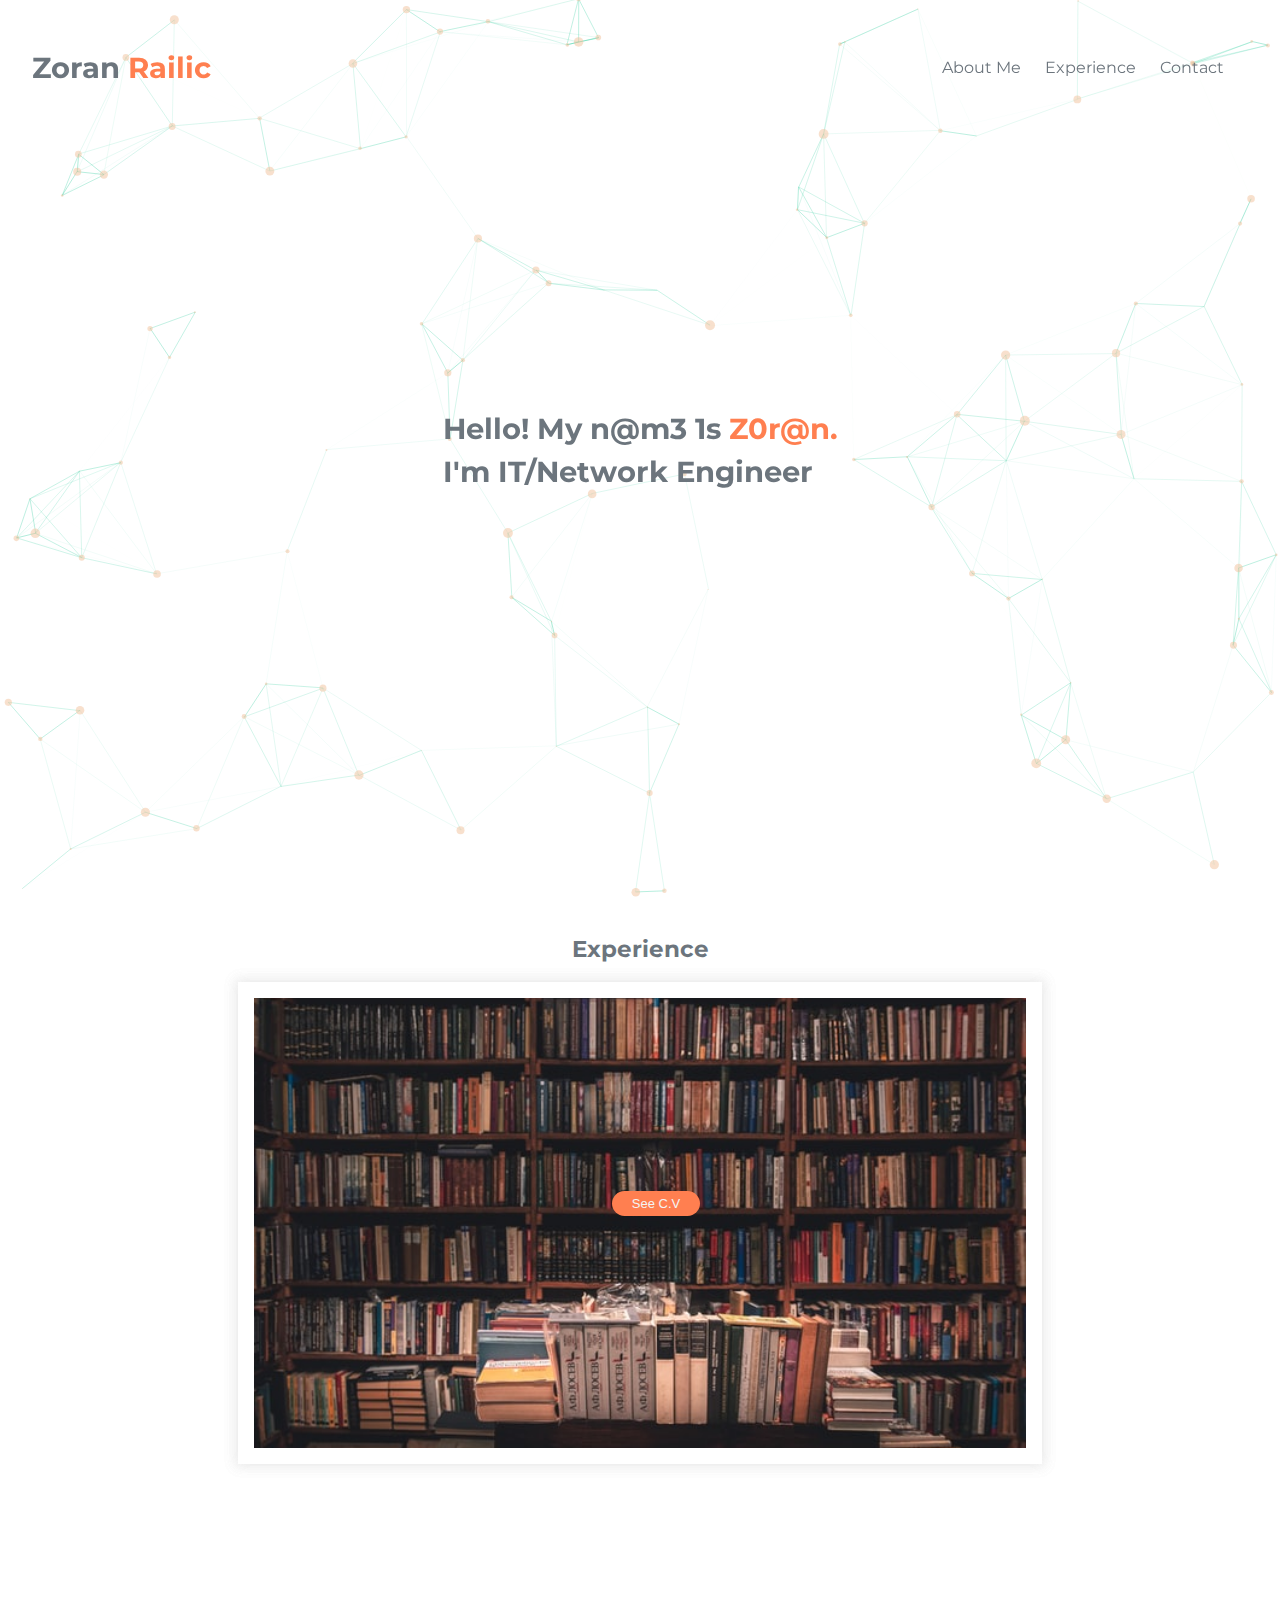
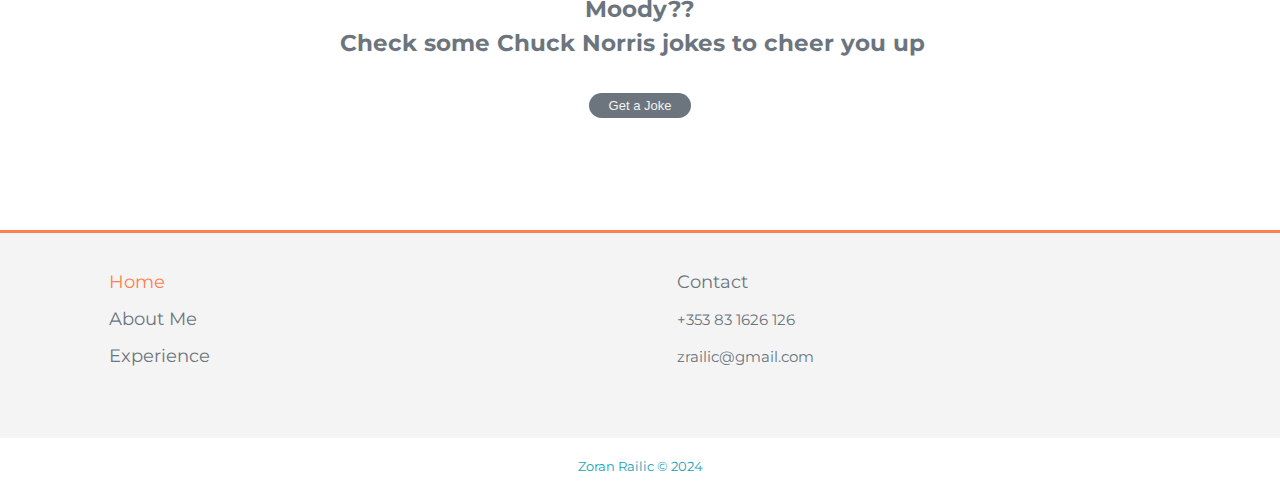
==== index.html @ 03dba91b "initail commit" ====
<!DOCTYPE html>
<html lang="en">
  <head>
    <meta charset="UTF-8" />
    <meta
      name="viewport"
      content="width=device-width, initial-scale=1.0"
    />
    <link
      rel="stylesheet"
      href="https://cdnjs.cloudflare.com/ajax/libs/font-awesome/5.11.2/css/all.min.css"
      integrity="sha256-+N4/V/SbAFiW1MPBCXnfnP9QSN3+Keu+NlB+0ev/YKQ="
      crossorigin="anonymous"
    />
    <link
      href="https://fonts.googleapis.com/css2?family=Montserrat:wght@500&display=swap"
      rel="stylesheet"
    />
    <link
      rel="stylesheet"
      href="./css/style.css"
    />
    <link
      rel="stylesheet"
      href="./css/mobile.css"
    />
    <title>Zoran Railic || Experience</title>
  </head>

  <body class="fade">
    <header>
      <!-- particles.js container -->
      <div id="particles-js">
        <!-- Navbar -->
        <nav id="navbar">
          <div class="logo">
            <h1>
              <a href="index.html">Zoran<span class="active"> Railic</span></a>
            </h1>
            <div>
              <a
                href="#"
                class="toggle-menu dark"
                >&#9776;</a
              >
            </div>
          </div>
          <div class="navbar-links">
            <div class="wrapper scale">
              <div><a class="close-menu">&times;</a></div>
              <div class="links">
                <ul>
                  <li><a href="about.html">About Me</a></li>
                  <li><a href="#portfolio">Experience</a></li>
                  <li>
                    <a
                      href="#contact"
                      class="display-contact"
                      >Contact</a
                    >
                  </li>
                </ul>
              </div>
              <div class="nav-social-media">
                <ul>
                  <li>
                    <a
                      href="http://facebook.com"
                      target="_blank"
                      ><i class="fab fa-facebook"></i
                    ></a>
                  </li>
                  <li>
                    <a
                      href="http://twitter.com"
                      target="_blank"
                      ><i class="fab fa-twitter"></i
                    ></a>
                  </li>
                  <li>
                    <a
                      href="http://youtube.com"
                      target="_blank"
                      ><i class="fab fa-youtube"></i
                    ></a>
                  </li>
                </ul>
              </div>
            </div>
          </div>
        </nav>
        <div id="show-case">
            <div>
          <h1>
            Hello! My n@m3 1s <span class="active">Z0r@n.</span><br />I'm IT/Network Engineer
          </h1>
        </div>
        </div>

      </div>
    </header>
    <section id="main" class="container">
        <a id="portfolio">
          <h3>Experience</h3>
        </a>
        <div>
          <article class="grid-item">
            <div
              class="img"
              style="
                background-image: url(./img/index-main/stanislav-kondratiev-6pO3QFkk7hQ-unsplash.png);
              "
            ></div>
            <div class="text-icon">
              <div class="logo-icon"><i class="fas fa-book-open"></i></div>
              <div class="text-img">
                <div>
                  <button type="button" id="btn-cv" class="btn btn-primary mb-2">
                    See C.V
                  </button>
                </div>
                <p>C.V</p>
              </div>
            </div>
          </article>
        </div>
      </section>
    <section id="jokes-section">
      <div class="container">
        <h3>
          Moody??<br />Check some Chuck Norris jokes to cheer you up<i
            class="far fa-laugh-wink"
          ></i>
        </h3>
        <button class="get-jokes btn btn-dark">Get a Joke</button>
        <div class="jokes"></div>
      </div>
    </section>

    <div id="scroll-up-btn">
      <a href="#"><i class="fas fa-chevron-up"></i></a>
    </div>

    <section id="contact">
      <div class="contact-container fade">
        <h3 class="active py1">Contact</h3>
        <div class="contact-close-menu">
          <a><i class="fas fa-times"></i></a>
        </div>
        <form>
          <div class="form-div">
            <input
              type="text"
              class="firstName"
              id="firstName"
              placeholder="Name"
            />
          </div>
          <div class="form-div">
            <input
              type="email"
              name="email"
              id="email"
              placeholder="email"
            />
          </div>
          <div class="form-div">
            <textarea
              type="massage"
              id="message"
              placeholder="Enter Message"
            ></textarea>
          </div>
          <button
            type="submit"
            class="btn btn-primary"
          >
            Submit
          </button>
          <p>
            <a href="tel:+353831626126"
              ><small>Call me: +353 83 1626 126</small></a
            >
          </p>
        </form>
      </div>
    </section>

    <footer id="footer">
      <div class="container">
        <div class="wrapper">
          <div class="links">
            <ul>
              <li>
                <a
                  href="index.html"
                  class="active"
                  >Home</a
                >
              </li>
              <li><a href="About.html">About Me</a></li>
              <li><a href="#Experience">Experience</a></li>
            </ul>
          </div>
          <div class="links">
            <ul>
              <li>Contact</li>
              <li>
                <a href="tel:+353831626126"><small>+353 83 1626 126</small></a>
              </li>
              <li>
                <a
                  href="mailto:zrailic@gmail.com"
                  target="_top"
                  ><small>zrailic@gmail.com</small></a
                >
              </li>
            </ul>
          </div>
        </div>
        <div class="social-media">
          <ul>
            <li>
              <a
                href="http://facebook.com"
                target="_blank"
                ><i class="fab fa-facebook"></i
              ></a>
            </li>
            <li>
              <a
                href="http://twitter.com"
                target="_blank"
                ><i class="fab fa-twitter"></i
              ></a>
            </li>
            <li>
              <a
                href="http://youtube.com"
                target="_blank"
                ><i class="fab fa-youtube"></i
              ></a>
            </li>
          </ul>
        </div>
      </div>
    </footer>
    <div class="bottom">
      <p><small>Zoran Railic &copy; 2024</small></p>
    </div>
    <!-- Script for overlay -->
    <script src="./js/overlay.js"></script>

    <!-- Jquery -->
    <script src="https://ajax.googleapis.com/ajax/libs/jquery/3.3.1/jquery.min.js"></script>
    <!-- Script for scroll -->
    <script src="./js/scroll.js"></script>

    <!-- scripts for particals-->
    <script src="./js/particles/particles.min.js"></script>
    <script src="./js/particles/app.js"></script>

    <!-- script for main grid -->
    <script
      text=""
      src="./js/main.js"
    ></script>

        <!-- script to open pdf -->
        <script
        text=""
        src="./js/openPDF.js"
      ></script>
    <!-- Script for jokes -->
    <script src="./js/jokes.js"></script>
    <!-- bootstrap -->
    <script
      src="https://cdn.jsdelivr.net/npm/bootstrap@5.0.2/dist/js/bootstrap.bundle.min.js"
      integrity="sha384-MrcW6ZMFYlzcLA8Nl+NtUVF0sA7MsXsP1UyJoMp4YLEuNSfAP+JcXn/tWtIaxVXM"
      crossorigin="anonymous"
    ></script>
  </body>
</html>
---- css/style.css ----
:root {
    /* Colors */
    --blue: #007bff;
    --steelblue: #4682b4;
    --indigo: #6610f2;
    --purple: #6f42c1;
    --pink: #e83e8c;
    --red: #dc3545;
    --orange: #fd7e14;
    --yellow: #ffc107;
    --green: #28a745;
    --teal: #20c997;
    --cyan: #17a2b8;
    --white: #fff;
    --gray: #e0e0e0;
    --gray-dark: #343a40;
    --primary: #ff7f50;
    --secondary: #6c757d;
    --success: #28a745;
    --info: #17a2b8;
    --warning: #ffc107;
    --danger: #dc3545;
    --light: #f4f4f4;
    --dark: #343a40;
    --white-opacity: rgba(255, 255, 255, 0.7);


    /* Width */
    --max-width: 1200px;

    /* Font calc*/
    --base-size: 1rem;
    --type-scale: 1.125;
    --h5: calc(var(--base-size) * var(--type-scale));
    --h4: calc(var(--h5) * var(--type-scale));
    --h3: calc(var(--h4) * var(--type-scale));
    --h2: calc(var(--h3) * var(--type-scale));
    --h1: calc(var(--h2) * var(--type-scale));
}

/* Reset */
* {
    margin: 0;
    padding: 0;
    box-sizing: border-box;
}

body {
    font-family: 'Montserrat', sans-serif;
    color: var(--secondary);
    overflow-x: hidden;
    line-height: 1.5;

}

/* Font sizes */
.small,
.text-small {
    font-size: var(--base-size) / var(--type-scale);
}

p {
    font-size: var(--base-size);
}

h1 {
    font-size: var(--h1);
}

h2 {
    font-size: var(--h2);
}

h3 {
    font-size: var(--h3);
}

h4 {
    font-size: var(--h4);
}

h5 {
    font-size: var(--h5);
}

/* Padding */
.p1 {
    padding: 1rem;
}

.p2 {
    padding: 2rem;
}

.py1 {
    padding: 1rem 0;
}

.mb-2 {
    margin-bottom: 1rem;
}

.mb-1 {
    margin-bottom: 5rem;
}
.me-3{
    margin-right: 2rem;
}

.min-width-table {
    min-width: 100%;
}
/* Reset styles on <li> and <a> tags */
ul {
    list-style: none;
}

a {
    text-decoration: none;
    color: inherit;
}

a:hover {
    opacity: 0.8;
}

/* Button style and hover */
.btn {
    border: none;
    font-size: small;
    padding: 5px 20px;
    border-radius: 20px;
    outline: none;
    cursor: pointer;
}

.btn-large {
    width: 100%;
}

.btn:hover {
    opacity: 0.8;
}

.btn-primary {
    background-color: var(--primary);
    color: var(--light);
}

.btn-dark {
    background: var(--secondary);
    color: var(--light);
}

.btn-light {
    background: var(--light);
    color: var(--dark);
}

.color-primary {
    color: var(--primary);
}

i {
    color: var(--secondary);
}

.active {
    color: var(--primary);
}

.dark {
    color: var(--dark);
}

.center {
    text-align: center;
}

.text-start {
    text-align: start;
}

.container {
    max-width: 900px;
    padding: 2rem;
    margin: auto;
}

.card {
    padding: 2rem;
    max-width: 100%;
    height: auto;
    /* border-radius: 10px; */
    background: var(--white-opacity);
    box-shadow: 0 0 12px 3px rgba(150, 150, 150, 0.1), 0 0 12px 3px rgba(150, 150, 150, 0.1);
}

/* Fading animation */
.fade {
    -webkit-animation-name: fade;
    -webkit-animation-duration: 2.5s;
    animation-name: fade;
    animation-duration: 2.5s;
}

@-webkit-keyframes fade {
    from {
        opacity: 0
    }

    to {
        opacity: 1
    }
}

@keyframes fade {
    from {
        opacity: 0
    }

    to {
        opacity: 1
    }
}



/* ---- particles.js container ---- */
#particles-js {
    position: relative;
    width: 100vw;
    height: 100vh;
    background-color: var(--white);
    background-image: url('');
    background-size: cover;
    background-position: 50% 50%;
    background-repeat: no-repeat;
    z-index: 1;
}

/* Navbar */
#navbar {
    position: absolute;
    top: 0;
    left: 0;
    width: 100vw;
    height: 15vh;
    padding: 0 2rem;
    display: flex;
    justify-content: space-between;
    align-items: center;
    text-align: center;
    flex-direction: row;
    background: transparent;
    z-index: 2;
}

#navbar .links ul {
    display: flex;
    justify-content: space-between;
    align-items: center;
    text-align: center;
    flex-direction: row;
}

#navbar .links ul li {
    margin-right: 1.5rem;
}

#navbar .links ul li:hover {
    color: var(--primary);
    transition: color 0.3s ease;
}

#navbar .nav-social-media {
    display: none;
}

#navbar .toggle-menu {
    display: none;
}

#navbar .close-menu {
    display: none;
}

#show-case {
    position: absolute;
    top: 0;
    height: 100%;
    width: 100%;
    display: flex;
    justify-content: center;
    align-items: center;
    /* text-align: center; */
    padding: .5rem;
}

/* Contact form */
#contact {
    position: fixed;
    top: 0;
    left: 0;
    height: 100vh;
    width: 100vw;
    background-color: var(--white);
    display: none;
    justify-content: center;
    align-items: center;
    z-index: 10;
}

#contact .contact-container {
    position: absolute;
    width: 40%;
    height: 60%;
    background-color: var(--light);
    padding: 2rem;
    /* border-radius: 10px; */
}


#contact .contact-close-menu {
    position: absolute;
    top: 25px;
    right: 25px;
    font-size: var(--h2);
    cursor: pointer;
}

#contact input,
#contact textarea {
    width: 40%;
    outline: none;
    background-color: var(--white);
    /* border-radius: 5px; */
    border: none;
    padding: .2rem;
    margin-top: .3rem;
}

#contact textarea {
    width: 60%;

}

#contact .btn {
    margin: .3rem 0 1rem 0;

}

/* Display grid all items in this section  */

#main h3 {
    text-align: center;
}


#main .grid {
    max-width: 1100px;
    margin: auto;
    display: grid;
    grid-template-columns: 1fr 1fr;
    grid-gap: 1rem;
    overflow-x: hidden;
}


#main .grid-item {
    position: relative;
    margin: 1rem;
    padding: 1rem;
    box-shadow: 0 0 12px 3px rgba(150, 150, 150, 0.1), 0 0 12px 3px rgba(150, 150, 150, 0.1);

}

#main .img {
    /* position: absolute; */
    height: 50vh;
    width: auto;
    /* border-radius: 10px; */
    background-size: cover;
    background-repeat: no-repeat;
    background-position: center;
}

/* #main .img-cv {
    display: flex;
    justify-content: center;
    align-items: center;
} */

/* Take 100% of parent element and position it in the center */
#main .text-icon {
    position: absolute;
    top: 0;
    height: 100%;
    width: 100%;
    margin: auto;
    padding: 3rem;
    display: flex;
    justify-content: center;
    align-items: center;
    text-align: center;
    flex-direction: column;
}

#main .logo-icon i {
    color: var(--light);
    font-size: 2rem;
}
#main .grid .btn {
    position: relative;
    bottom: 2rem;
    width: 200px;
    top: 90%;
}

#main .text-img {
    transition: all 1s ease;
    color: transparent;
}

#main .img-dark {
    transition: all .5s ease;
    filter: brightness(20%);
}

#main .visible {
    color: var(--primary);

}

/* Jokes Section */
#jokes-section {
    margin: 3rem;
}

#jokes-section .container {
    position: relative;
    max-width: 1100px;
    margin: auto;
    text-align: center;
}

#jokes-section .fa-laugh-wink {
    padding-left: 1rem;
    color: var(--primary);
}

#jokes-section .get-jokes {
    margin: 2rem;
}

#jokes-section .joke {
    margin-top: 1rem;
    padding: 1rem;
    box-shadow: 0 0 12px 3px rgba(150, 150, 150, 0.1), 0 0 12px 3px rgba(150, 150, 150, 0.1);
    border-radius: 5px;
}

/* Scroll up btn */
#scroll-up-btn {
    display: none;
    text-align: center;
    justify-content: center;
    align-items: center;
    position: fixed;
    bottom: 50px;
    right: 25px;
    height: 40px;
    width: 40px;
    border-radius: 50%;
    background-color: var(--primary);
    color: var(--gray);
    z-index: 99;
}

#scroll-up-btn:hover {
    opacity: 0.7;
}

/* Footer */
#footer {
    background-color: var(--light);
    color: var(--secondary);
    border-top: 3.5px solid var(--primary);
    padding-bottom: .5rem;
}

#footer .container {
    max-width: 1200px;
    margin: auto;

}

#footer .wrapper {
    display: grid;
    grid-template-columns: 1fr 1fr;
    /* padding: .5rem; */
}



#footer .links ul li {
    padding: .3rem;
    font-size: var(--h5);
    margin-left: 2rem;

}

#footer .links ul li:hover,
#footer .social-media ul li:hover {
    opacity: 0.85;
    transition: opacity 0.5s ease;
}

#footer .social-media ul {
    text-align: center;
    display: flex;
    justify-content: center;
    align-items: flex-end;
    text-align: center;
    flex-direction: row;

}


#footer .social-media i {
    padding-right: 1rem;
}

#footer .social-media ul li:hover i {
    -webkit-transform: scale(1.5);
    transform: scale(1.5);
    -webkit-transition: all ease 0.3s;
    transition: all ease-out .2s;
}

#footer .social-media ul li:hover .fa-facebook {
    color: var(--steelblue);
}

#footer .social-media ul li:hover .fa-twitter {
    color: var(--blue);
}

#footer .social-media ul li:hover .fa-youtube {
    color: var(--red);
}

#footer .fas {
    color: var(--primary);
    margin-right: .5rem;
}

.bottom {
    position: relative;
    margin: auto;
    text-align: center;
    padding: 1rem;
    background-color: var(--white);
    color: var(--cyan);

}


/* About page */

#show-case-about {
    position: absolute;
    top: 0;
    height: 100%;
    width: 100%;
    display: flex;
    justify-content: space-evenly;
    align-items: center;
    text-align: center;
    padding: .5rem;
    overflow: hidden;
}

#show-case-about .wrapper {
    display: grid;
    grid-template-columns: 1fr 2fr;
    margin: .5rem;
    justify-content: space-evenly;
    align-items: center;
    text-align: center;
}

.img-about {
    background: url('../img/profile/sketch.jpg') no-repeat center center/cover;
    height: 200px;
    width: 200px;
    border-radius: 50%;
    box-shadow: 0 0 12px 3px rgba(150, 150, 150, 0.2), 0 0 12px 3px rgba(150, 150, 150, 0.2);
    transform: translateX(-1000px);
    transition: transform 1s ease-in;
}

.img-about:hover {
    background: url('../img/profile/original.jpg') no-repeat center center/cover;
}


.text-about {
    transform: translateX(1000px);
}

.about-translateX {
    transform: translateX(0px);
    transition: transform 1s ease-out;
}


/* The Modal (background) */
.modal {
    display: none;
    position: fixed;
    z-index: 1;
    padding-top: 100px;
    left: 0;
    top: 0;
    width: 100%;
    height: 100%;
    overflow: auto;
    background-color: var(--gray);
}

/* Modal Content (image) */
.modal-content {
    margin: auto;
    display: block;
    width: 80%;
    max-width: 700px;
}

.grid-table {
    max-width: 900px;
    margin: auto;
    display: grid;
    grid-template-columns: 2fr 1fr;
    overflow-x: hidden;
}


/* Caption of Modal Image */
#caption {
    margin: auto;
    display: block;
    width: 80%;
    max-width: 700px;
    text-align: center;
    color: var(--primary);
    padding: 10px 0;
}

/* Add Animation */
.modal-content, #caption {  
    animation-name: zoom;
    animation-duration: 0.6s;
}

@keyframes zoom {
    from {transform: scale(0)} 
    to {transform: scale(1)}
}

/* The Close Button */
.close {
    position: absolute;
    top: 15px;
    right: 35px;
    color: var(--secondary);
    font-size: 40px;
    font-weight: bold;
    transition: 0.3s;
}

.close:hover,
.close:focus {
    color: #bbb;
    text-decoration: none;
    cursor: pointer;
}
---- css/mobile.css ----
@import './style.css';

@media(max-width: 820px) {

    /* Change grid to 1 column */
    #main .grid {
        grid-template-columns: 1fr;
        grid-gap: .5rem;
    }

    #main .img {
        height: 40vh;
        width: auto;
        background-size: cover;
        background-repeat: no-repeat;
        background-position: center;
    }

    #main .logo-icon {
        font-size: 2rem;
    }

    #footer {
        padding: 1rem;
    }

    /* contacts */
    #contact .contact-container {
        width: 80%;
        height: 50%;
    }

    #contact input,
    #contact textarea {
        width: 80%;

    }

}


@media(max-width: 600px) {
    :root {
        --base-size: .7rem;
    }

    #navbar {
        display: block;
    }

    #navbar .logo {
        position: relative;
        top: 50%;
        transform: translateY(-50%);
        display: flex;
        justify-content: space-between;
        align-items: center;
        text-align: center;
        flex-direction: row;
    }

    #navbar .toggle-menu {
        display: block;
        font-size: var(--h1);
    }

    #navbar .toggle-menu:hover {
        transform: rotate(360deg);
        transition: transform .4s ease-in-out;
    }


    #navbar .navbar-links {
        position: fixed;
        top: -100vh;
        left: 0;
        width: 100vw;
        height: 100vh;
        color: var(--primary);
        background: var(--gray);
        /* fallback for old browsers */
        background: -webkit-linear-gradient(to top, var(--gray), var(--light));
        /* Chrome 10-25, Safari 5.1-6 */
        background: linear-gradient(to top, var(--gray), var(--light));
        /* W3C, IE 10+/ Edge, Firefox 16+, Chrome 26+, Opera 12+, Safari 7+ */
    }

    .navbar-links .wrapper {
        position: fixed;
        width: 100%;
        height: 100%;
        overflow: hidden;
        display: flex;
        justify-content: space-around;
        align-items: center;
        text-align: center;
        flex-direction: row;

    }

    .scale {
        transform: scale(0);
        transition: transform .3s ease;
    }

    .links-translate {
        transform: scale(1);
        transition: transform .5s ease-in;
    }

    #navbar .links ul {
        flex-direction: column;
    }

    #navbar .links ul li {
        font-size: var(--h1);
        margin-bottom: 1rem;
    }

    #navbar .links ul li:hover {
        color: var(--primary);
        transition: color 0.3s ease;
    }


    #navbar .close-menu {
        position: absolute;
        display: block;
        top: 3vh;
        right: 25px;
        font-size: calc(var(--h1) * 2.5);
        cursor: pointer;
    }

    #navbar .close-menu:hover {
        transform: rotate(360deg);
        transition: transform .3s ease-in-out;
    }

    #navbar .nav-social-media {
        display: block;
        font-size: var(--h1);
    }

    #navbar .nav-social-media ul li a i {
        color: var(--secondary);
    }

    #navbar .nav-social-media ul li:hover i {
        -webkit-transform: scale(1.5);
        transform: scale(1.5);
        -webkit-transition: all ease-in-out 0.3s;
        transition: all ease-in-out 0.3s;
    }

    #navbar .nav-social-media ul li:hover .fa-facebook {
        color: var(--steelblue);
    }

    #navbar .nav-social-media ul li:hover .fa-twitter {
        color: var(--blue);
    }

    #navbar .nav-social-media ul li:hover .fa-youtube {
        color: var(--red);
    }

    #navbar .nav-social-media ul li {
        margin-bottom: 1rem;
    }


    /* .active {
        color: var(--primary);
    } */
    #main .img {
        /* position: absolute; */
        height: 20vh;
        width: auto;
    }

    #main .logo-icon i {
        font-size: 1rem;
    }

    #main .text-img {
        font-weight: 1000;
        font-size: var(--p);
    }

    #footer .wrapper {
        grid-template-columns: 1fr;
    }


    #footer .links ul li {
        font-size: calc(var(--base-size) / .8);
    }

    #footer .links {
        margin-bottom: 1rem;
    }



    #show-case-about .wrapper {
        grid-template-columns: 1fr;
        justify-content: space-between;
    }

    #show-case-about .img-about {
        position: absolute;
        top: 15vh;
        width: 100px;
        height: 100px;
        left: 37.5%;
        margin-bottom: 2rem;
        z-index: 1;
    }


}

@media(max-height: 540px) {
    #particles-js {
        height: 150vh;
    }

    #main .img {
        height: 80vh;
        width: 90vw;
        margin: auto;
        background-size: cover;
        background-repeat: no-repeat;
        background-position: center;
    }

    #contact .contact-container {
        margin-top: 2rem;
        position: absolute;
        width: 40%;
        height: 80%;
    }


}
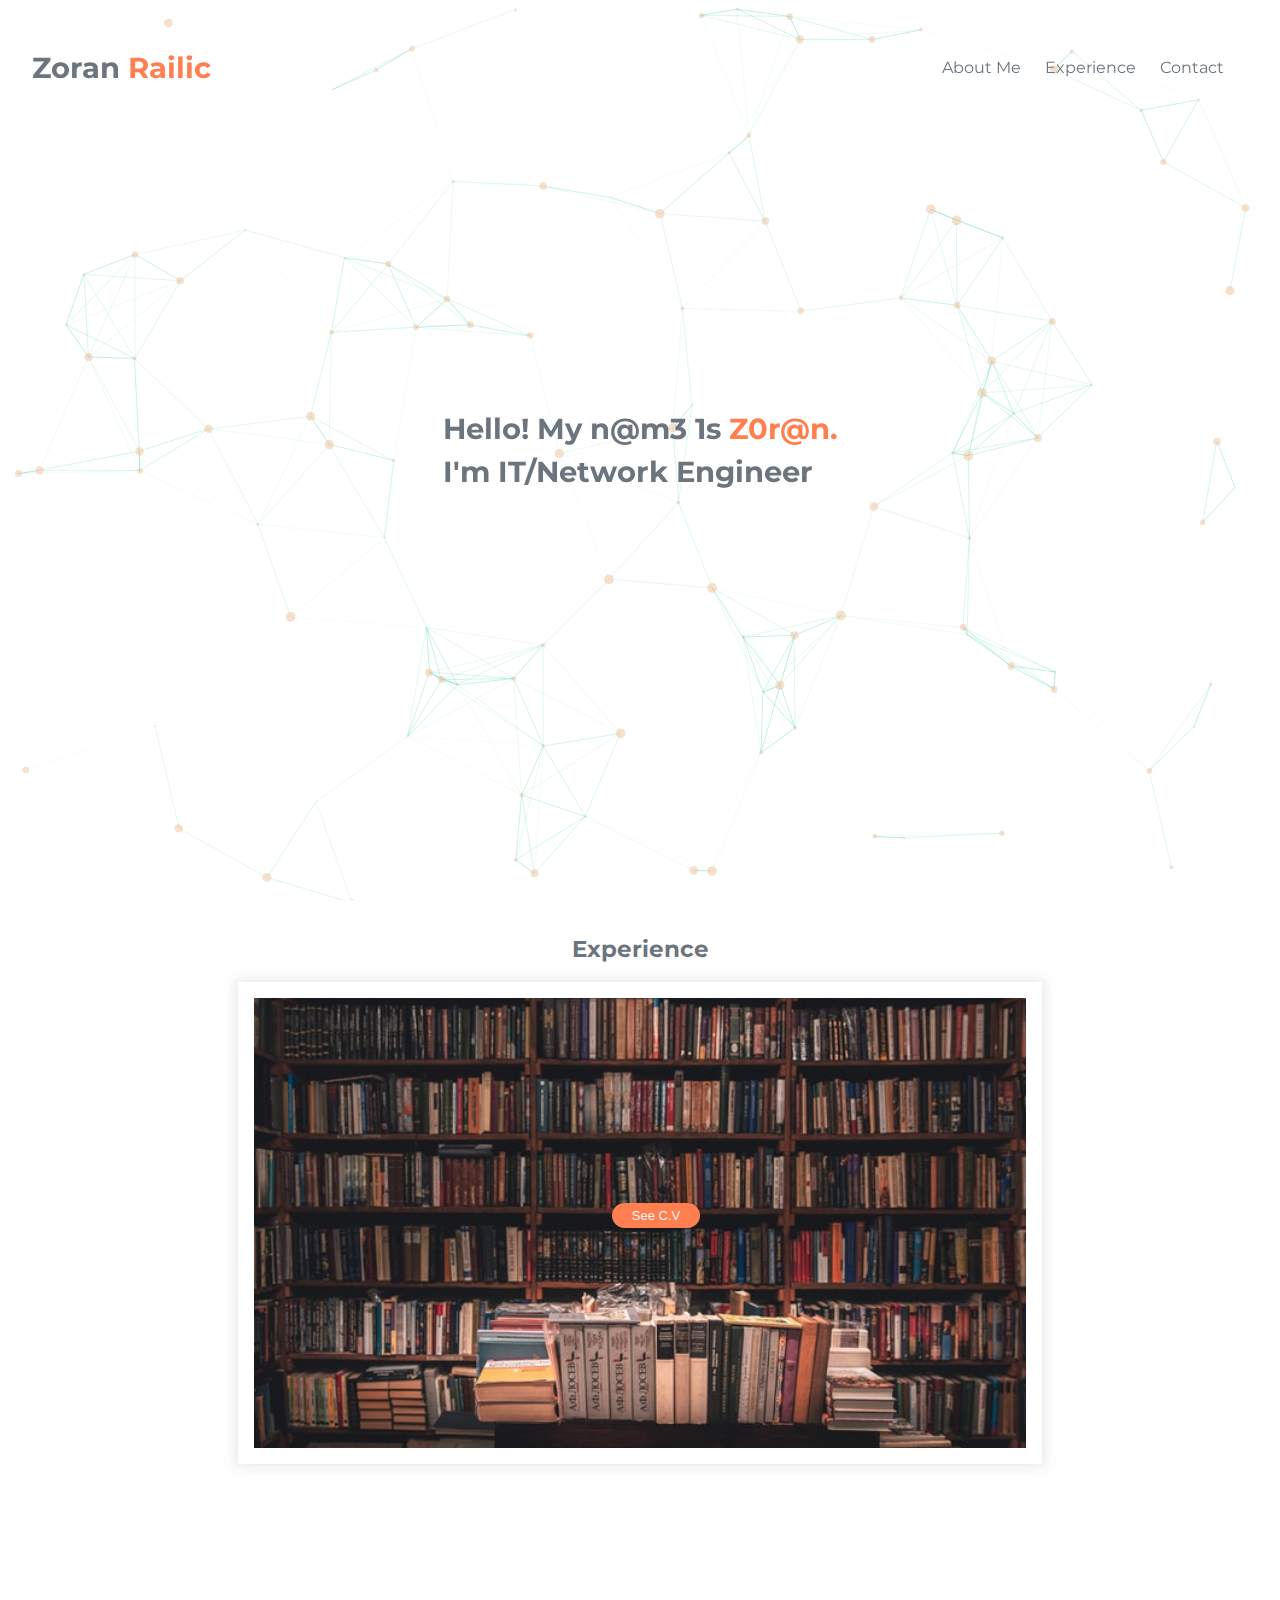
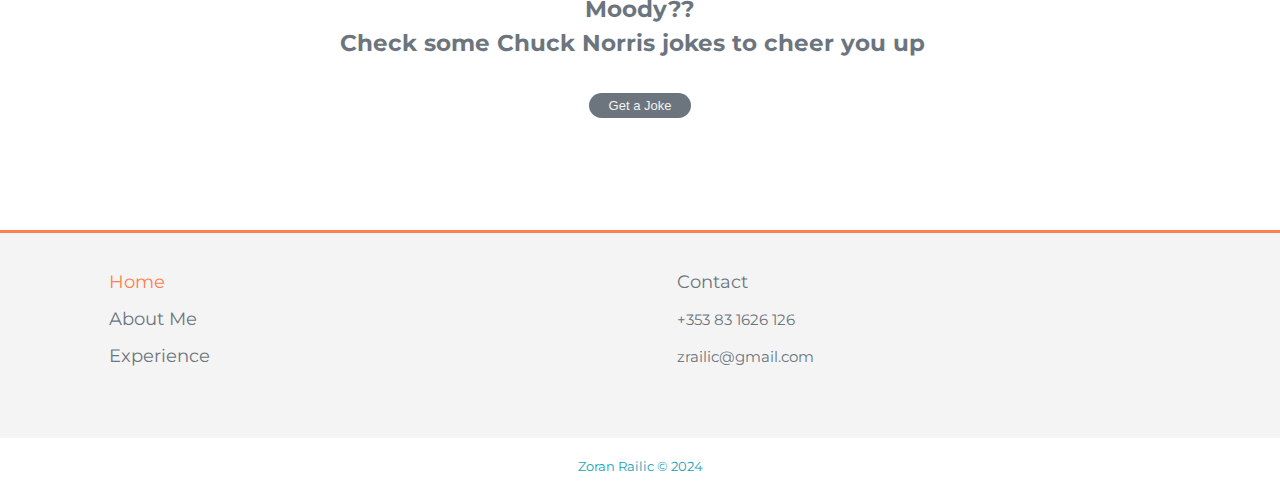
==== commit 4e350a2a: "chnage a style on btns grade" ====
--- a/index.html
+++ b/index.html
@@ -2,10 +2,7 @@
 <html lang="en">
   <head>
     <meta charset="UTF-8" />
-    <meta
-      name="viewport"
-      content="width=device-width, initial-scale=1.0"
-    />
+    <meta name="viewport" content="width=device-width, initial-scale=1.0" />
     <link
       rel="stylesheet"
       href="https://cdnjs.cloudflare.com/ajax/libs/font-awesome/5.11.2/css/all.min.css"
@@ -16,14 +13,8 @@
       href="https://fonts.googleapis.com/css2?family=Montserrat:wght@500&display=swap"
       rel="stylesheet"
     />
-    <link
-      rel="stylesheet"
-      href="./css/style.css"
-    />
-    <link
-      rel="stylesheet"
-      href="./css/mobile.css"
-    />
+    <link rel="stylesheet" href="./css/style.css" />
+    <link rel="stylesheet" href="./css/mobile.css" />
     <title>Zoran Railic || Experience</title>
   </head>
 
@@ -38,11 +29,7 @@
               <a href="index.html">Zoran<span class="active"> Railic</span></a>
             </h1>
             <div>
-              <a
-                href="#"
-                class="toggle-menu dark"
-                >&#9776;</a
-              >
+              <a href="#" class="toggle-menu dark">&#9776;</a>
             </div>
           </div>
           <div class="navbar-links">
@@ -51,13 +38,9 @@
               <div class="links">
                 <ul>
                   <li><a href="about.html">About Me</a></li>
-                  <li><a href="#portfolio">Experience</a></li>
-                  <li>
-                    <a
-                      href="#contact"
-                      class="display-contact"
-                      >Contact</a
-                    >
+                  <li><a href="#Experience">Experience</a></li>
+                  <li>
+                    <a href="#contact" class="display-contact">Contact</a>
                   </li>
                 </ul>
               </div>
@@ -65,22 +48,18 @@
                 <ul>
                   <li>
                     <a
-                      href="http://facebook.com"
+                      href="https://www.linkedin.com/in/zoran-railic-0964171a5/"
                       target="_blank"
-                      ><i class="fab fa-facebook"></i
+                      ><i class="fab fa-linkedin"></i
                     ></a>
                   </li>
                   <li>
-                    <a
-                      href="http://twitter.com"
-                      target="_blank"
+                    <a href="http://twitter.com" target="_blank"
                       ><i class="fab fa-twitter"></i
                     ></a>
                   </li>
                   <li>
-                    <a
-                      href="http://youtube.com"
-                      target="_blank"
+                    <a href="http://youtube.com" target="_blank"
                       ><i class="fab fa-youtube"></i
                     ></a>
                   </li>
@@ -90,41 +69,40 @@
           </div>
         </nav>
         <div id="show-case">
-            <div>
-          <h1>
-            Hello! My n@m3 1s <span class="active">Z0r@n.</span><br />I'm IT/Network Engineer
-          </h1>
-        </div>
-        </div>
-
+          <div>
+            <h1>
+              Hello! My n@m3 1s <span class="active">Z0r@n.</span><br />I'm
+              IT/Network Engineer
+            </h1>
+          </div>
+        </div>
       </div>
     </header>
     <section id="main" class="container">
-        <a id="portfolio">
-          <h3>Experience</h3>
-        </a>
-        <div>
-          <article class="grid-item">
-            <div
-              class="img"
-              style="
-                background-image: url(./img/index-main/stanislav-kondratiev-6pO3QFkk7hQ-unsplash.png);
-              "
-            ></div>
-            <div class="text-icon">
-              <div class="logo-icon"><i class="fas fa-book-open"></i></div>
-              <div class="text-img">
-                <div>
-                  <button type="button" id="btn-cv" class="btn btn-primary mb-2">
-                    See C.V
-                  </button>
-                </div>
-                <p>C.V</p>
+      <a id="portfolio">
+        <h3>Experience</h3>
+      </a>
+      <div>
+        <article class="grid-item">
+          <div
+            class="img"
+            style="
+              background-image: url(./img/index-main/stanislav-kondratiev-6pO3QFkk7hQ-unsplash.png);
+            "
+          ></div>
+          <div class="text-icon">
+            <div class="logo-icon"><i class="fas fa-book-open"></i></div>
+            <div class="text-img">
+              <div>
+                <button type="button" id="btn-cv" class="btn btn-primary mb-2">
+                  See C.V
+                </button>
               </div>
             </div>
-          </article>
-        </div>
-      </section>
+          </div>
+        </article>
+      </div>
+    </section>
     <section id="jokes-section">
       <div class="container">
         <h3>
@@ -157,12 +135,7 @@
             />
           </div>
           <div class="form-div">
-            <input
-              type="email"
-              name="email"
-              id="email"
-              placeholder="email"
-            />
+            <input type="email" name="email" id="email" placeholder="email" />
           </div>
           <div class="form-div">
             <textarea
@@ -171,12 +144,7 @@
               placeholder="Enter Message"
             ></textarea>
           </div>
-          <button
-            type="submit"
-            class="btn btn-primary"
-          >
-            Submit
-          </button>
+          <button type="submit" class="btn btn-primary">Submit</button>
           <p>
             <a href="tel:+353831626126"
               ><small>Call me: +353 83 1626 126</small></a
@@ -192,11 +160,7 @@
           <div class="links">
             <ul>
               <li>
-                <a
-                  href="index.html"
-                  class="active"
-                  >Home</a
-                >
+                <a href="index.html" class="active">Home</a>
               </li>
               <li><a href="About.html">About Me</a></li>
               <li><a href="#Experience">Experience</a></li>
@@ -209,9 +173,7 @@
                 <a href="tel:+353831626126"><small>+353 83 1626 126</small></a>
               </li>
               <li>
-                <a
-                  href="mailto:zrailic@gmail.com"
-                  target="_top"
+                <a href="mailto:zrailic@gmail.com" target="_top"
                   ><small>zrailic@gmail.com</small></a
                 >
               </li>
@@ -222,22 +184,18 @@
           <ul>
             <li>
               <a
-                href="http://facebook.com"
+                href="https://www.linkedin.com/in/zoran-railic-0964171a5/"
                 target="_blank"
-                ><i class="fab fa-facebook"></i
+                ><i class="fab fa-linkedin"></i
               ></a>
             </li>
             <li>
-              <a
-                href="http://twitter.com"
-                target="_blank"
+              <a href="http://twitter.com" target="_blank"
                 ><i class="fab fa-twitter"></i
               ></a>
             </li>
             <li>
-              <a
-                href="http://youtube.com"
-                target="_blank"
+              <a href="http://youtube.com" target="_blank"
                 ><i class="fab fa-youtube"></i
               ></a>
             </li>
@@ -256,21 +214,15 @@
     <!-- Script for scroll -->
     <script src="./js/scroll.js"></script>
 
-    <!-- scripts for particals-->
+    <!-- scripts for particles-->
     <script src="./js/particles/particles.min.js"></script>
     <script src="./js/particles/app.js"></script>
 
     <!-- script for main grid -->
-    <script
-      text=""
-      src="./js/main.js"
-    ></script>
-
-        <!-- script to open pdf -->
-        <script
-        text=""
-        src="./js/openPDF.js"
-      ></script>
+    <script text="" src="./js/main.js"></script>
+
+    <!-- script to open pdf -->
+    <script text="" src="./js/openPDF.js"></script>
     <!-- Script for jokes -->
     <script src="./js/jokes.js"></script>
     <!-- bootstrap -->
--- a/css/style.css
+++ b/css/style.css
@@ -188,7 +188,7 @@
 }
 
 .card {
-    padding: 2rem;
+    padding: 1rem;
     max-width: 100%;
     height: auto;
     /* border-radius: 10px; */
@@ -402,19 +402,12 @@
     display: flex;
     justify-content: center;
     align-items: center;
-    text-align: center;
+    /* text-align: center; */
     flex-direction: column;
 }
 
-#main .logo-icon i {
-    color: var(--light);
-    font-size: 2rem;
-}
 #main .grid .btn {
-    position: relative;
-    bottom: 2rem;
-    width: 200px;
-    top: 90%;
+    right: 50% - s;
 }
 
 #main .text-img {
@@ -569,9 +562,9 @@
 /* About page */
 
 #show-case-about {
-    position: absolute;
+    position: relative;
     top: 0;
-    height: 100%;
+    height: 120%;
     width: 100%;
     display: flex;
     justify-content: space-evenly;
--- a/css/mobile.css
+++ b/css/mobile.css
@@ -16,6 +16,13 @@
         background-position: center;
     }
 
+    .grid-table {
+        max-width: 900px;
+        margin: auto;
+        display: grid;
+        grid-template-columns: 1fr;
+    }
+
     #main .logo-icon {
         font-size: 2rem;
     }
@@ -43,7 +50,17 @@
     :root {
         --base-size: .7rem;
     }
-
+    .flex-grade-btn {
+        display: flex;
+        flex-direction: column; /* Arrange items vertically */
+        gap: 10px; /* Optional: Adds space between items */
+      }
+
+      #main .img {
+        /* position: absolute; */
+        height: 80vh;
+        width: auto;
+    }
     #navbar {
         display: block;
     }
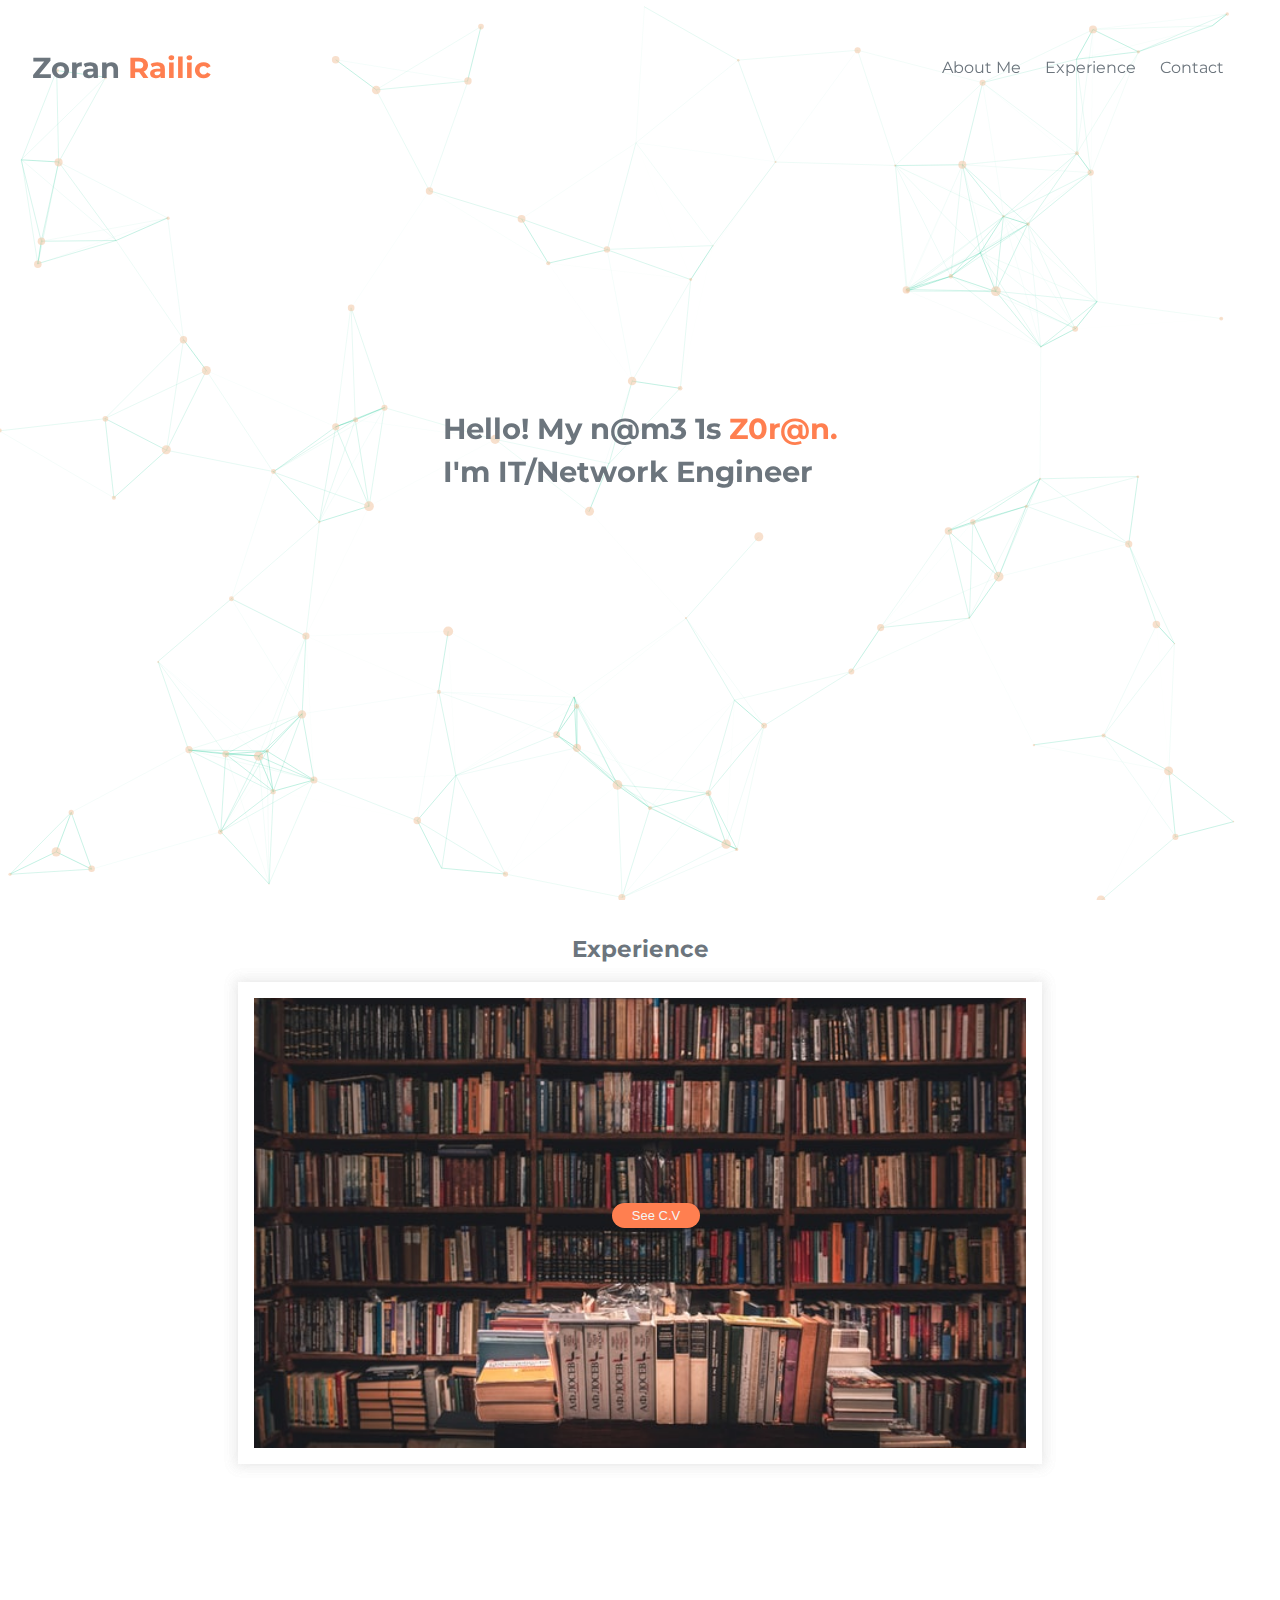
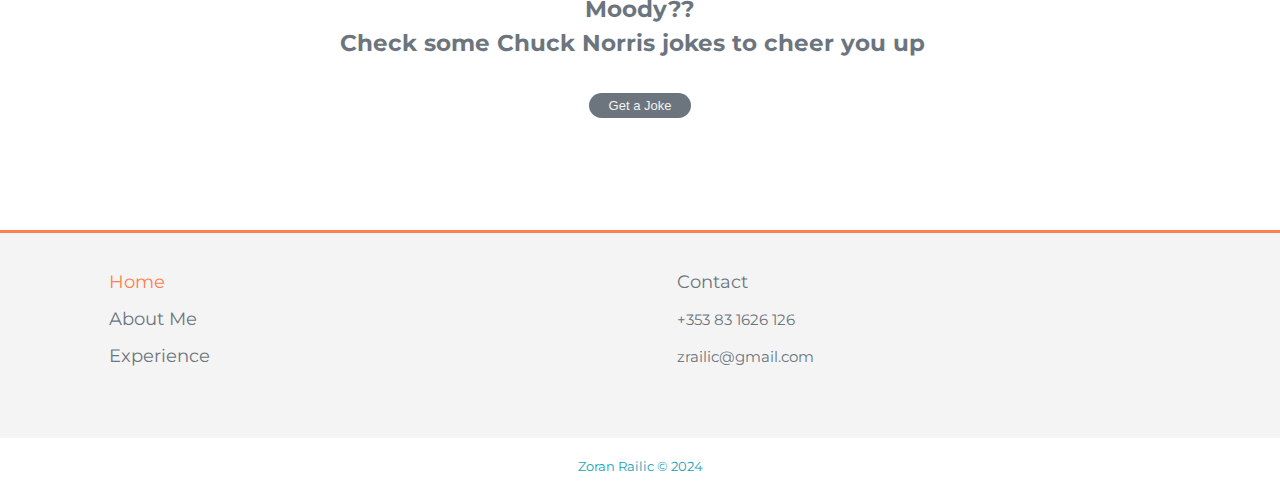
==== commit 61f86f3d: "chnage on about page" ====
--- a/index.html
+++ b/index.html
@@ -38,7 +38,7 @@
               <div class="links">
                 <ul>
                   <li><a href="about.html">About Me</a></li>
-                  <li><a href="#Experience">Experience</a></li>
+                  <li><a href="#experience">Experience</a></li>
                   <li>
                     <a href="#contact" class="display-contact">Contact</a>
                   </li>
@@ -79,7 +79,7 @@
       </div>
     </header>
     <section id="main" class="container">
-      <a id="portfolio">
+      <a id="experience">
         <h3>Experience</h3>
       </a>
       <div>
@@ -163,7 +163,7 @@
                 <a href="index.html" class="active">Home</a>
               </li>
               <li><a href="About.html">About Me</a></li>
-              <li><a href="#Experience">Experience</a></li>
+              <li><a href="#experience">Experience</a></li>
             </ul>
           </div>
           <div class="links">
--- a/css/style.css
+++ b/css/style.css
@@ -236,7 +236,7 @@
     background-size: cover;
     background-position: 50% 50%;
     background-repeat: no-repeat;
-    z-index: 1;
+    /* z-index: 1; */
 }
 
 /* Navbar */
@@ -297,58 +297,7 @@
     padding: .5rem;
 }
 
-/* Contact form */
-#contact {
-    position: fixed;
-    top: 0;
-    left: 0;
-    height: 100vh;
-    width: 100vw;
-    background-color: var(--white);
-    display: none;
-    justify-content: center;
-    align-items: center;
-    z-index: 10;
-}
-
-#contact .contact-container {
-    position: absolute;
-    width: 40%;
-    height: 60%;
-    background-color: var(--light);
-    padding: 2rem;
-    /* border-radius: 10px; */
-}
-
-
-#contact .contact-close-menu {
-    position: absolute;
-    top: 25px;
-    right: 25px;
-    font-size: var(--h2);
-    cursor: pointer;
-}
-
-#contact input,
-#contact textarea {
-    width: 40%;
-    outline: none;
-    background-color: var(--white);
-    /* border-radius: 5px; */
-    border: none;
-    padding: .2rem;
-    margin-top: .3rem;
-}
-
-#contact textarea {
-    width: 60%;
-
-}
-
-#contact .btn {
-    margin: .3rem 0 1rem 0;
-
-}
+
 
 /* Display grid all items in this section  */
 
@@ -356,6 +305,9 @@
     text-align: center;
 }
 
+#main {
+    position: relative;
+}
 
 #main .grid {
     max-width: 1100px;
@@ -562,9 +514,9 @@
 /* About page */
 
 #show-case-about {
-    position: relative;
-    top: 0;
-    height: 120%;
+    position: absolute;
+    top: 5%;
+    height: 100%;
     width: 100%;
     display: flex;
     justify-content: space-evenly;
@@ -677,4 +629,57 @@
     color: #bbb;
     text-decoration: none;
     cursor: pointer;
+}
+
+/* Contact form */
+#contact {
+    position: fixed;
+    top: 0;
+    left: 0;
+    height: 100vh;
+    width: 100vw;
+    background-color: var(--white);
+    display: none;
+    justify-content: center;
+    align-items: center;
+    z-index: 10;
+}
+
+#contact .contact-container {
+    position: absolute;
+    width: 40%;
+    height: 60%;
+    background-color: var(--light);
+    padding: 2rem;
+    /* border-radius: 10px; */
+}
+
+
+#contact .contact-close-menu {
+    position: absolute;
+    top: 25px;
+    right: 25px;
+    font-size: var(--h2);
+    cursor: pointer;
+}
+
+#contact input,
+#contact textarea {
+    width: 40%;
+    outline: none;
+    background-color: var(--white);
+    /* border-radius: 5px; */
+    border: none;
+    padding: .2rem;
+    margin-top: .3rem;
+}
+
+#contact textarea {
+    width: 60%;
+
+}
+
+#contact .btn {
+    margin: .3rem 0 1rem 0;
+
 }--- a/css/mobile.css
+++ b/css/mobile.css
@@ -53,7 +53,7 @@
     .flex-grade-btn {
         display: flex;
         flex-direction: column; /* Arrange items vertically */
-        gap: 10px; /* Optional: Adds space between items */
+        gap: 10px; /*  Adds space between items */
       }
 
       #main .img {
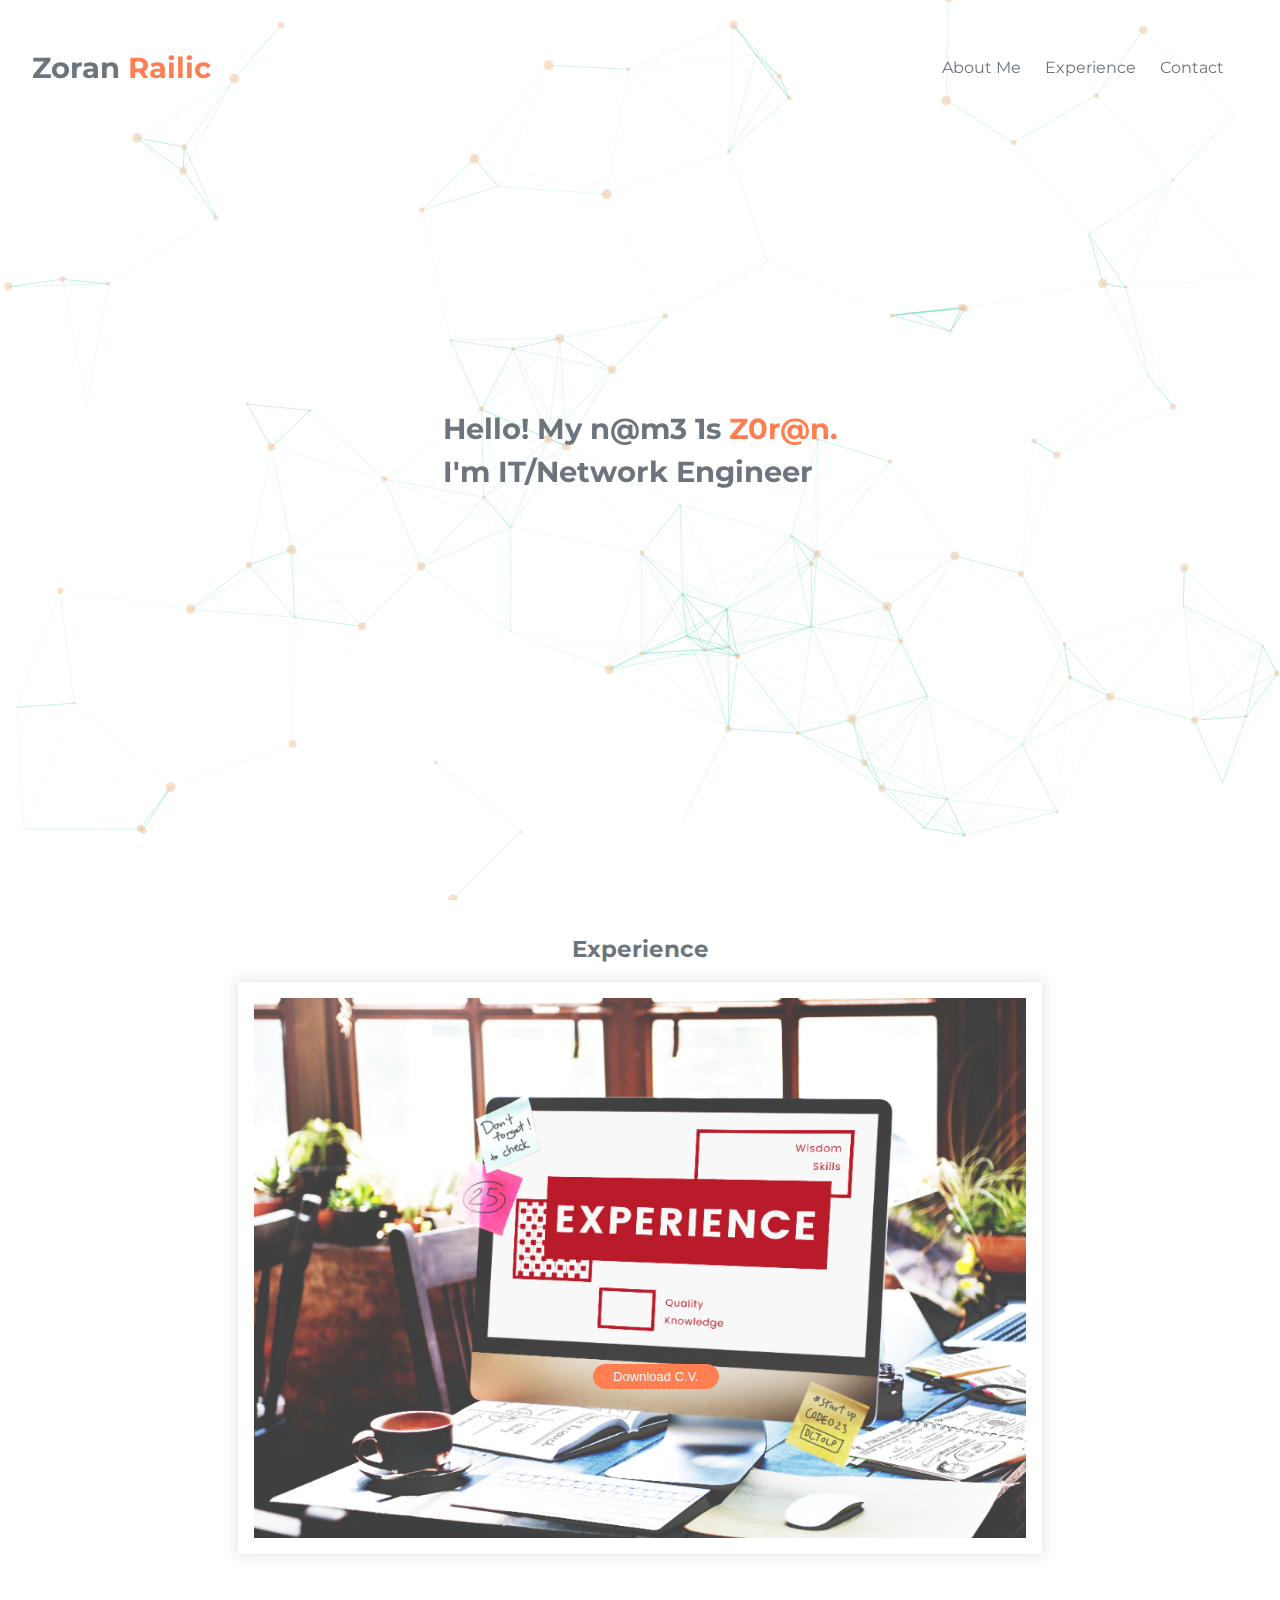
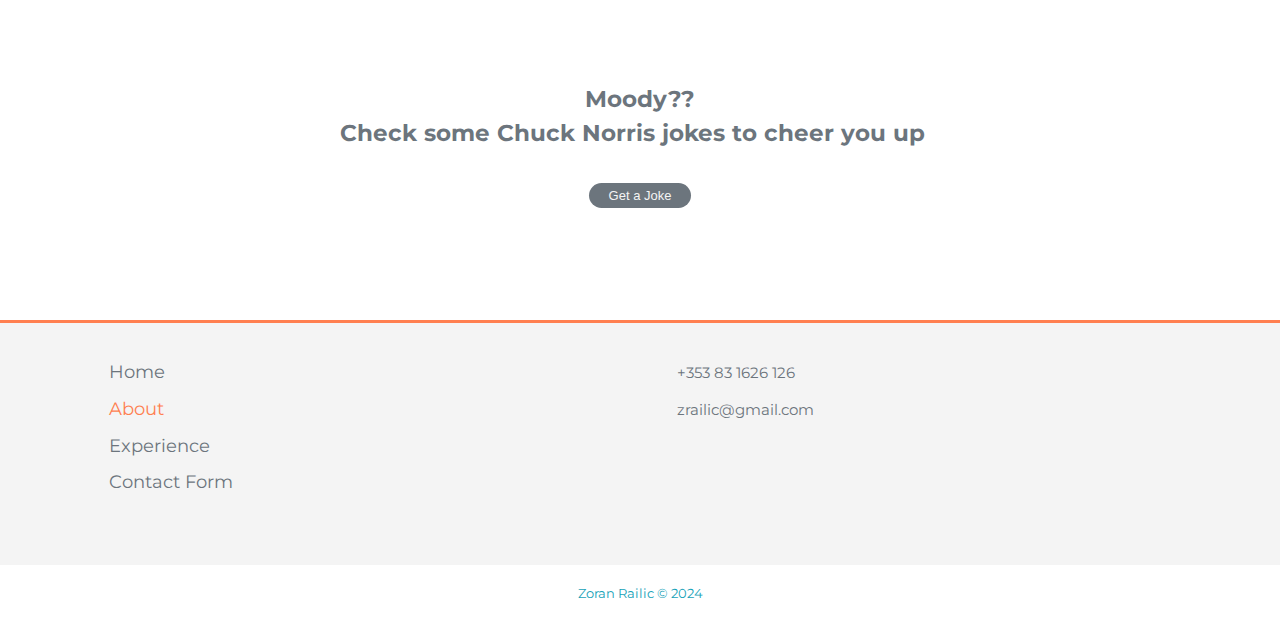
==== commit e43e25fe: "changed contact form" ====
--- a/index.html
+++ b/index.html
@@ -40,7 +40,9 @@
                   <li><a href="about.html">About Me</a></li>
                   <li><a href="#experience">Experience</a></li>
                   <li>
-                    <a href="#contact" class="display-contact">Contact</a>
+                    <a href="contactForm.html" class="display-contact"
+                      >Contact</a
+                    >
                   </li>
                 </ul>
               </div>
@@ -86,18 +88,33 @@
         <article class="grid-item">
           <div
             class="img"
-            style="
-              background-image: url(./img/index-main/stanislav-kondratiev-6pO3QFkk7hQ-unsplash.png);
-            "
+            style="background-image: url(./img/index-main/experience.jpg)"
           ></div>
           <div class="text-icon">
-            <div class="logo-icon"><i class="fas fa-book-open"></i></div>
+            <div class="logo-icon"></div>
             <div class="text-img">
-              <div>
-                <button type="button" id="btn-cv" class="btn btn-primary mb-2">
-                  See C.V
-                </button>
+              <div class="p2">
+                <p>Westermo Ireland 2021 - present</p>
+                <p>
+                  <small>
+                    Managing and optimizing network infrastructure, ensuring
+                    high availability, reliability, and security across
+                    enterprise environments. Administering virtualization
+                    technologies, including VMware, Hyper-V, and KVM, to support
+                    scalable and efficient infrastructure.
+                    <br />Utilizing Docker containers and Ansible for efficient
+                    deployment, automation, and configuration management.
+                    Managing cloud platforms like AWS (IMS, S3, EC2) and Azure
+                    AD, streamlining cloud operations and enhancing platform
+                    integration.</small
+                  >
+                </p>
               </div>
+            </div>
+            <div>
+              <button type="button" id="btn-cv" class="btn btn-primary mb-2">
+                Download C.V.
+              </button>
             </div>
           </div>
         </article>
@@ -119,56 +136,25 @@
       <a href="#"><i class="fas fa-chevron-up"></i></a>
     </div>
 
-    <section id="contact">
-      <div class="contact-container fade">
-        <h3 class="active py1">Contact</h3>
-        <div class="contact-close-menu">
-          <a><i class="fas fa-times"></i></a>
-        </div>
-        <form>
-          <div class="form-div">
-            <input
-              type="text"
-              class="firstName"
-              id="firstName"
-              placeholder="Name"
-            />
-          </div>
-          <div class="form-div">
-            <input type="email" name="email" id="email" placeholder="email" />
-          </div>
-          <div class="form-div">
-            <textarea
-              type="massage"
-              id="message"
-              placeholder="Enter Message"
-            ></textarea>
-          </div>
-          <button type="submit" class="btn btn-primary">Submit</button>
-          <p>
-            <a href="tel:+353831626126"
-              ><small>Call me: +353 83 1626 126</small></a
-            >
-          </p>
-        </form>
-      </div>
-    </section>
-
     <footer id="footer">
       <div class="container">
         <div class="wrapper">
           <div class="links">
             <ul>
-              <li>
-                <a href="index.html" class="active">Home</a>
-              </li>
-              <li><a href="About.html">About Me</a></li>
-              <li><a href="#experience">Experience</a></li>
+              <li><a href="index.html">Home</a></li>
+              <li>
+                <a href="about.html" class="active">About</a>
+              </li>
+              <li><a href="index.html#experience">Experience</a></li>
+              <li>
+                <a href="contactForm.html" class="display-contact"
+                  >Contact Form</a
+                >
+              </li>
             </ul>
           </div>
           <div class="links">
             <ul>
-              <li>Contact</li>
               <li>
                 <a href="tel:+353831626126"><small>+353 83 1626 126</small></a>
               </li>
--- a/css/style.css
+++ b/css/style.css
@@ -199,9 +199,9 @@
 /* Fading animation */
 .fade {
     -webkit-animation-name: fade;
-    -webkit-animation-duration: 2.5s;
+    -webkit-animation-duration: 1s;
     animation-name: fade;
-    animation-duration: 2.5s;
+    animation-duration: 1s;
 }
 
 @-webkit-keyframes fade {
@@ -321,15 +321,28 @@
 
 #main .grid-item {
     position: relative;
+    /* display: grid;
+    grid-template-columns: 1fr;
+    grid-gap: 1rem; */
     margin: 1rem;
     padding: 1rem;
     box-shadow: 0 0 12px 3px rgba(150, 150, 150, 0.1), 0 0 12px 3px rgba(150, 150, 150, 0.1);
 
 }
 
+
+#main .grid-item2 {
+    position: relative;
+    display: grid;
+    grid-template-rows: 1fr 3fr 1fr;
+    grid-row: 2;
+    /* grid-gap: 0.rem; */
+
+}
+
 #main .img {
     /* position: absolute; */
-    height: 50vh;
+    height: 60vh;
     width: auto;
     /* border-radius: 10px; */
     background-size: cover;
@@ -350,7 +363,7 @@
     height: 100%;
     width: 100%;
     margin: auto;
-    padding: 3rem;
+    padding: 0.5rem;
     display: flex;
     justify-content: center;
     align-items: center;
@@ -358,9 +371,9 @@
     flex-direction: column;
 }
 
-#main .grid .btn {
-    right: 50% - s;
-}
+/* #main .grid .btn {
+    right: 50%;
+} */
 
 #main .text-img {
     transition: all 1s ease;
@@ -638,11 +651,11 @@
     left: 0;
     height: 100vh;
     width: 100vw;
-    background-color: var(--white);
-    display: none;
+    /* background-color: transparent; */
+    display: flex;
     justify-content: center;
     align-items: center;
-    z-index: 10;
+    
 }
 
 #contact .contact-container {
@@ -682,4 +695,20 @@
 #contact .btn {
     margin: .3rem 0 1rem 0;
 
+}
+
+/* pop up */
+#popup {
+    display: none; /* Initially hidden */
+    position: fixed;
+    top: 50%; /* Center vertically */
+    left: 50%; /* Center horizontally */
+    transform: translate(-50%, -50%); /* Perfect center */
+    width: 30vw; /* 30% of the viewport width */
+    height: 20vh; /* 20% of the viewport height */
+    background-color: var(--primary);
+    color: var(--gray);
+    text-align: center;
+    padding: 20px;
+    border-radius: 10px;
 }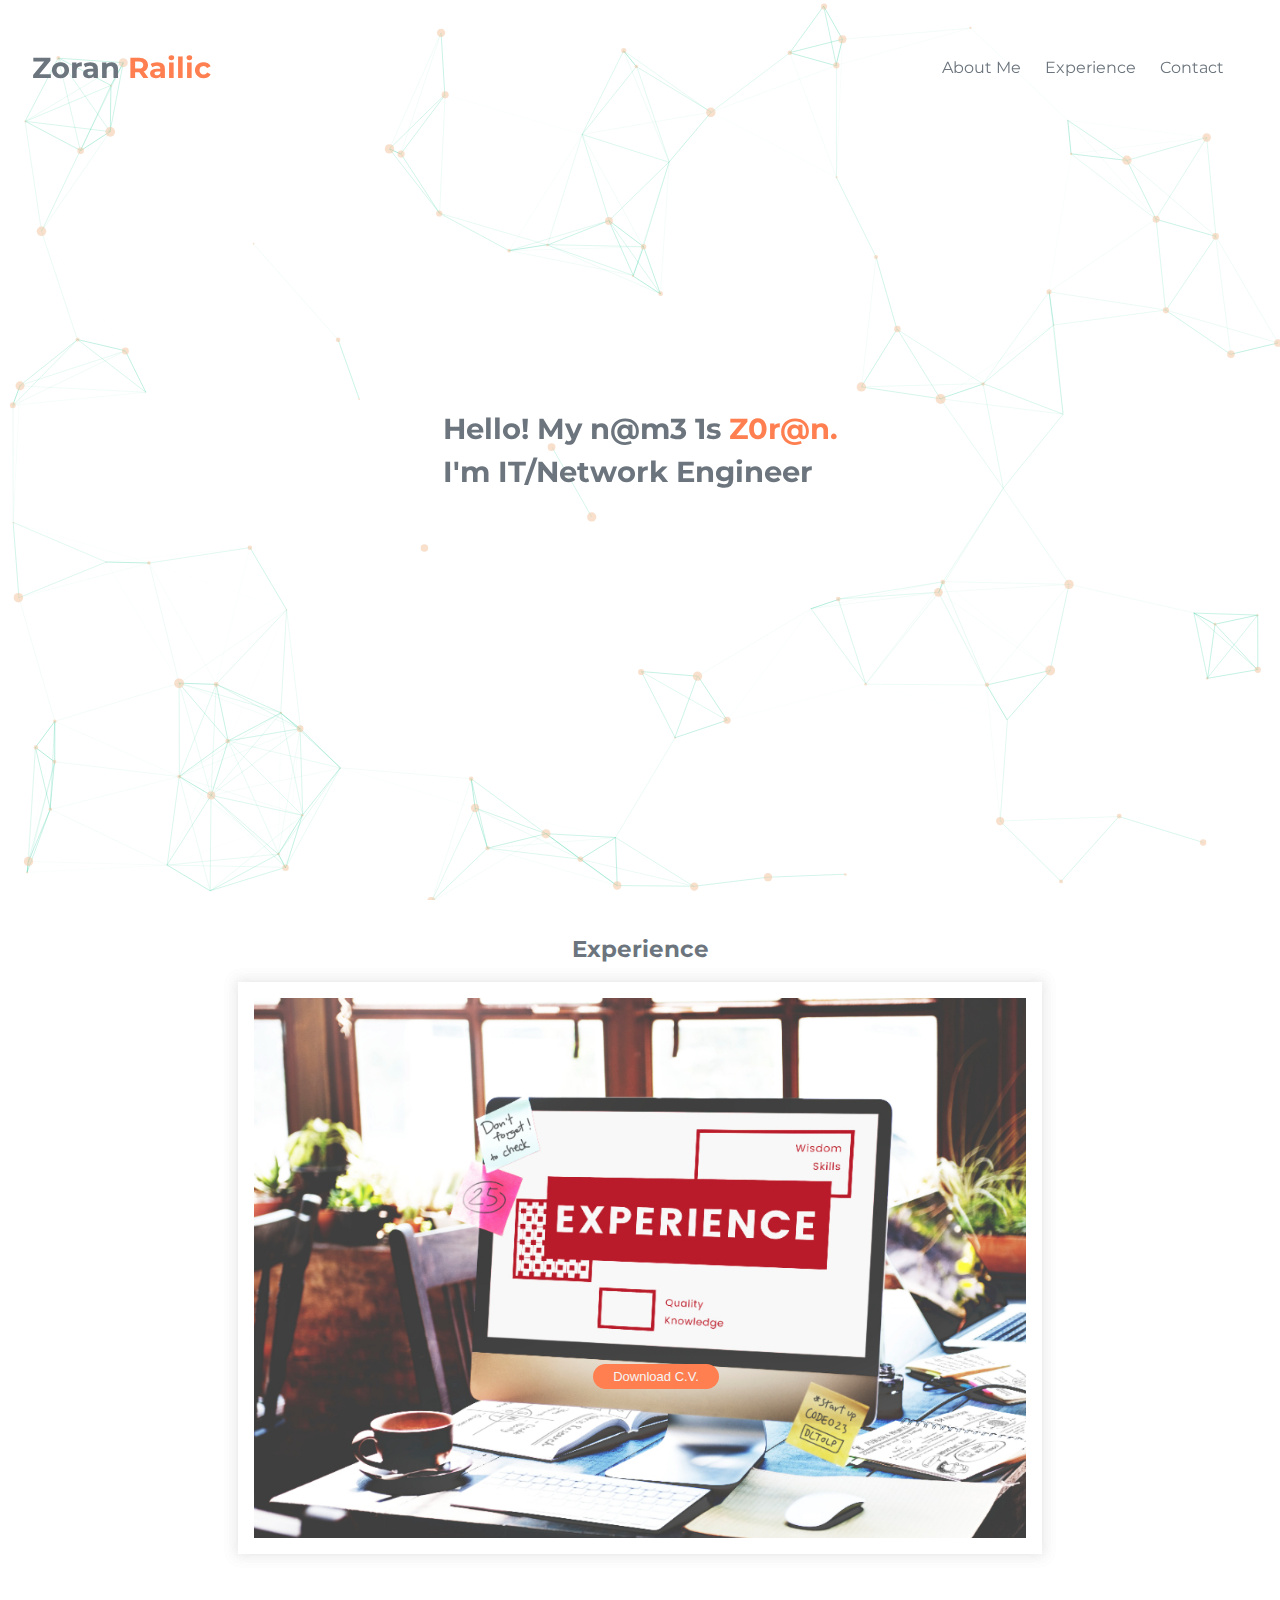
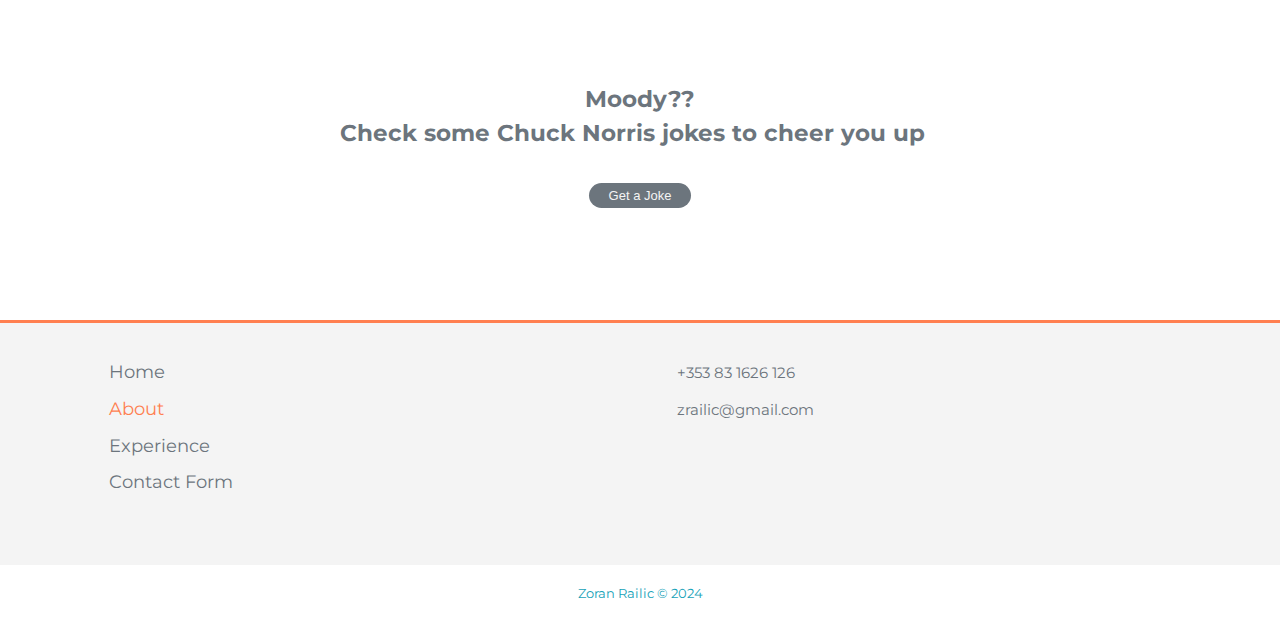
==== commit 96e3f68f: "validation on form" ====
--- a/index.html
+++ b/index.html
@@ -205,10 +205,10 @@
     <script src="./js/particles/app.js"></script>
 
     <!-- script for main grid -->
-    <script text="" src="./js/main.js"></script>
+    <script src="./js/main.js"></script>
 
     <!-- script to open pdf -->
-    <script text="" src="./js/openPDF.js"></script>
+    <script src="./js/openPDF.js"></script>
     <!-- Script for jokes -->
     <script src="./js/jokes.js"></script>
     <!-- bootstrap -->
--- a/css/style.css
+++ b/css/style.css
@@ -180,7 +180,7 @@
 .text-start {
     text-align: start;
 }
-
+.text-danger {color: #dc3545;}
 .container {
     max-width: 900px;
     padding: 2rem;
@@ -661,7 +661,7 @@
 #contact .contact-container {
     position: absolute;
     width: 40%;
-    height: 60%;
+    height: 70%;
     background-color: var(--light);
     padding: 2rem;
     /* border-radius: 10px; */
--- a/css/mobile.css
+++ b/css/mobile.css
@@ -34,7 +34,7 @@
     /* contacts */
     #contact .contact-container {
         width: 80%;
-        height: 50%;
+        height: auto;
     }
 
     #contact input,
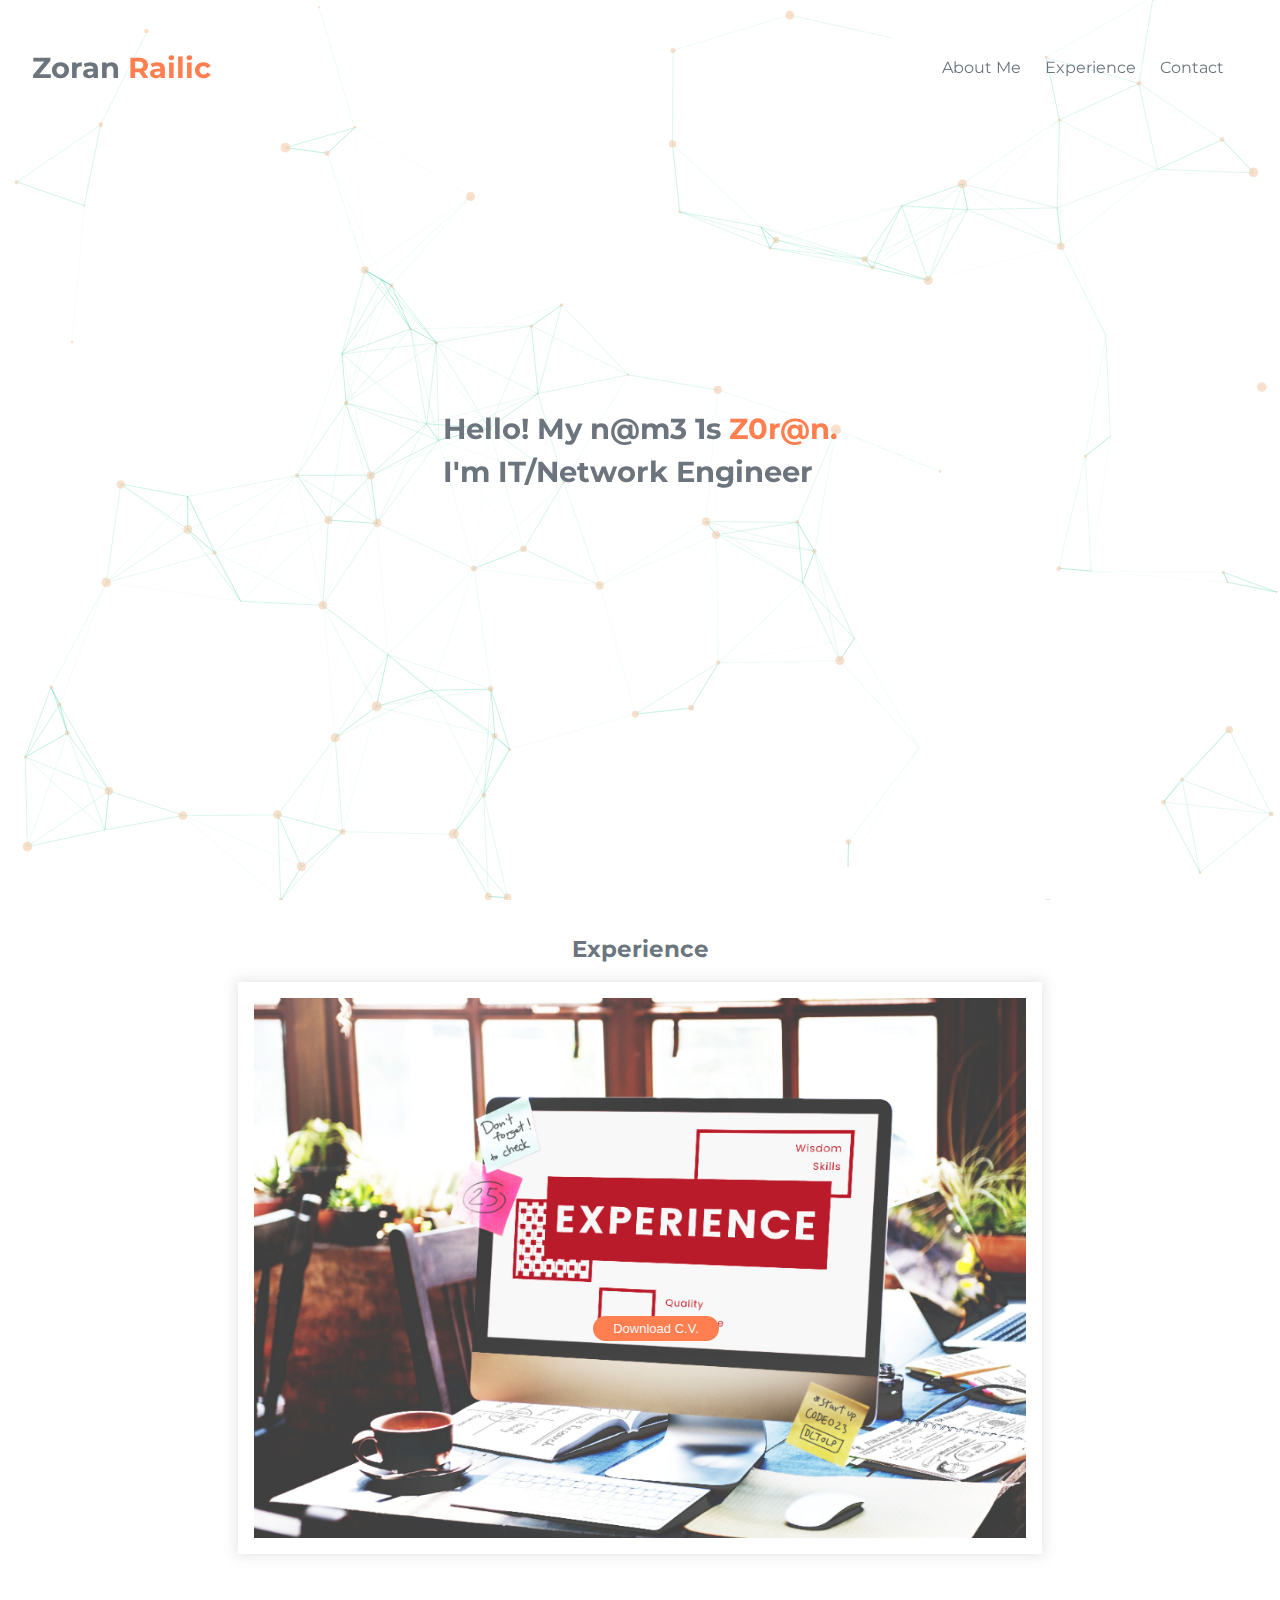
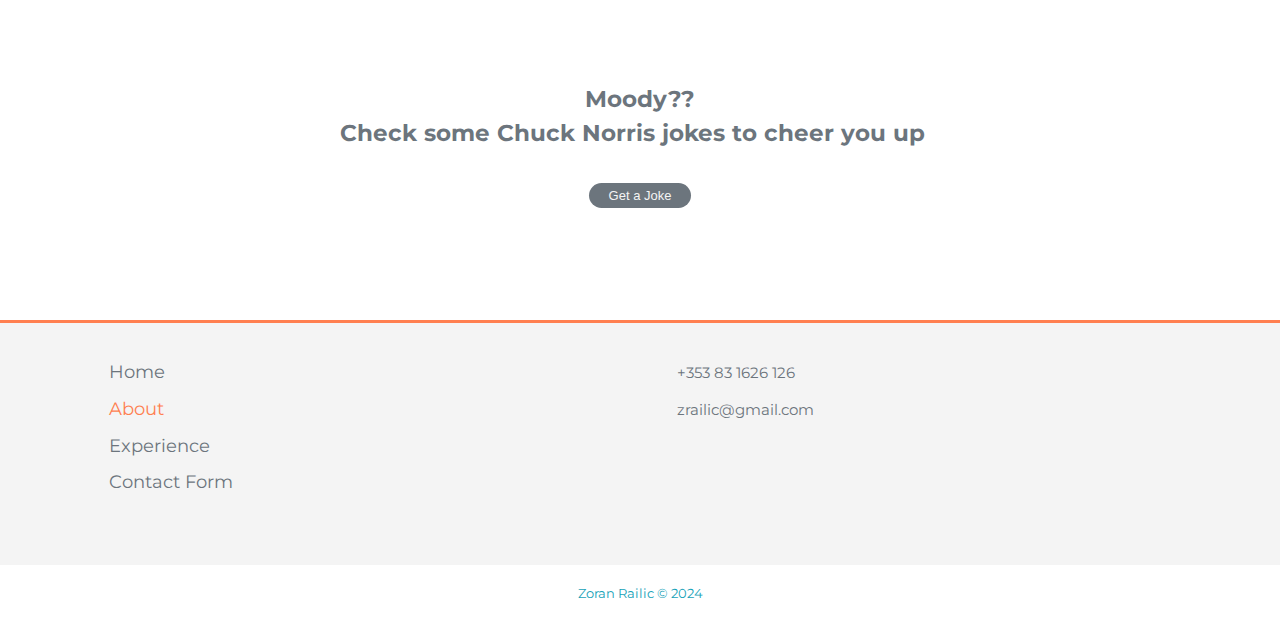
==== commit e4a3ec6c: "index image" ====
--- a/index.html
+++ b/index.html
@@ -97,24 +97,17 @@
                 <p>Westermo Ireland 2021 - present</p>
                 <p>
                   <small>
-                    Managing and optimizing network infrastructure, ensuring
-                    high availability, reliability, and security across
-                    enterprise environments. Administering virtualization
-                    technologies, including VMware, Hyper-V, and KVM, to support
-                    scalable and efficient infrastructure.
-                    <br />Utilizing Docker containers and Ansible for efficient
-                    deployment, automation, and configuration management.
-                    Managing cloud platforms like AWS (IMS, S3, EC2) and Azure
-                    AD, streamlining cloud operations and enhancing platform
-                    integration.</small
+                    Managing and optimizing network infrastructure... <br />see
+                    C.V. for more</small
                   >
                 </p>
               </div>
-            </div>
-            <div>
-              <button type="button" id="btn-cv" class="btn btn-primary mb-2">
-                Download C.V.
-              </button>
+
+              <div class="experienceBtn">
+                <button type="button" id="btn-cv" class="btn btn-primary mb-2">
+                  Download C.V.
+                </button>
+              </div>
             </div>
           </div>
         </article>
--- a/css/style.css
+++ b/css/style.css
@@ -321,9 +321,7 @@
 
 #main .grid-item {
     position: relative;
-    /* display: grid;
-    grid-template-columns: 1fr;
-    grid-gap: 1rem; */
+    height: auto;
     margin: 1rem;
     padding: 1rem;
     box-shadow: 0 0 12px 3px rgba(150, 150, 150, 0.1), 0 0 12px 3px rgba(150, 150, 150, 0.1);
@@ -334,7 +332,7 @@
 #main .grid-item2 {
     position: relative;
     display: grid;
-    grid-template-rows: 1fr 3fr 1fr;
+    grid-template-rows: 3fr 1fr;
     grid-row: 2;
     /* grid-gap: 0.rem; */
 
@@ -350,6 +348,12 @@
     background-position: center;
 }
 
+#main .experienceBtn {
+    display: flex;
+    justify-content: center;
+    align-items: center;
+    text-align: center;
+}
 /* #main .img-cv {
     display: flex;
     justify-content: center;
--- a/css/mobile.css
+++ b/css/mobile.css
@@ -34,7 +34,7 @@
     /* contacts */
     #contact .contact-container {
         width: 80%;
-        height: auto;
+        height: 50%;
     }
 
     #contact input,
@@ -53,14 +53,21 @@
     .flex-grade-btn {
         display: flex;
         flex-direction: column; /* Arrange items vertically */
-        gap: 10px; /*  Adds space between items */
+        gap: 10px; /* Optional: Adds space between items */
       }
 
       #main .img {
         /* position: absolute; */
-        height: 80vh;
-        width: auto;
-    }
+        height: auto;
+        width: 90vw;
+    }
+
+    #main .grid-item {
+
+        height: auto;
+        padding: 1rem;
+    }
+
     #navbar {
         display: block;
     }
